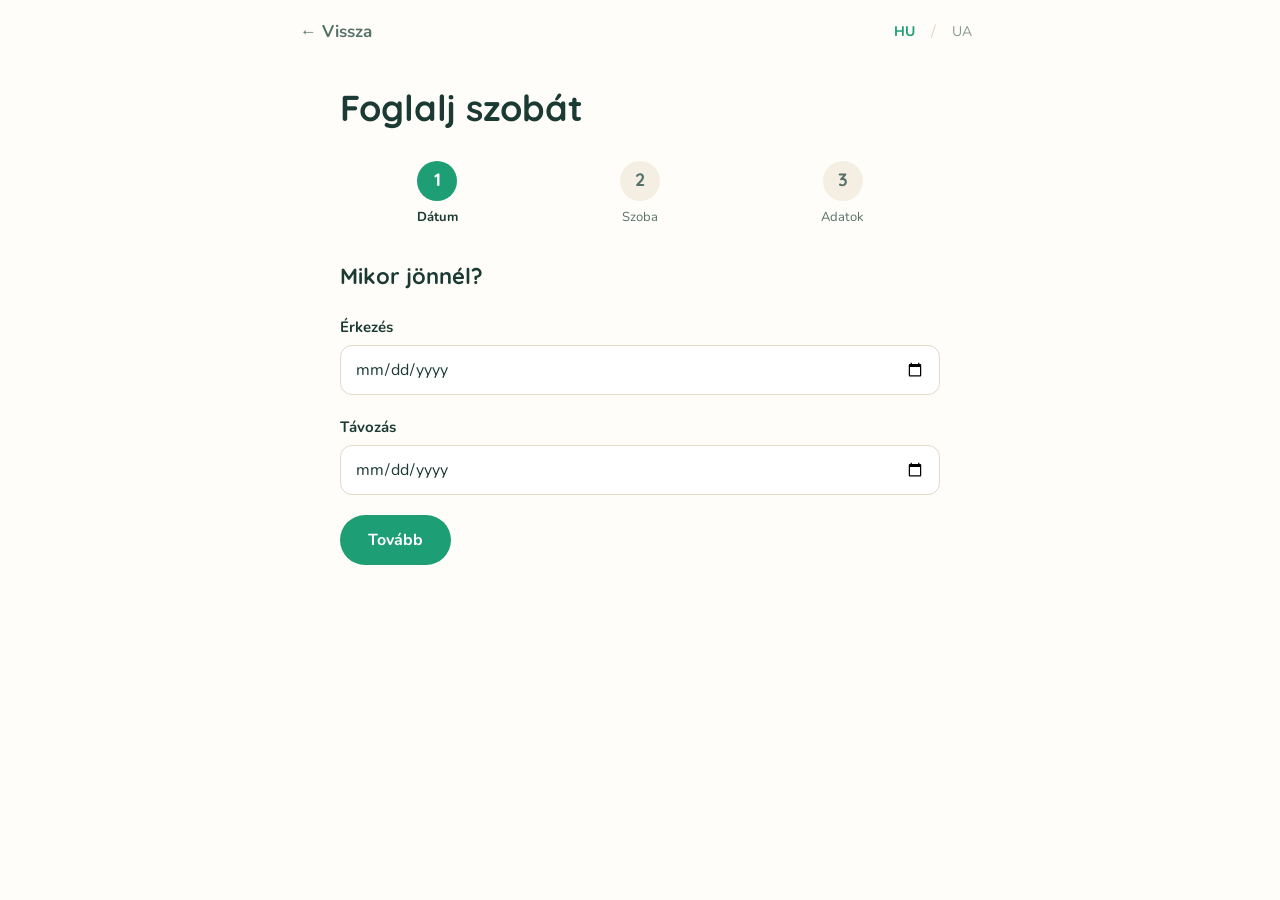
==== foglalas/index.html @ 03c16a94 "két opus 4.8 prompt" ====
<!DOCTYPE html>
<html lang="hu">
<head>
  <meta charset="utf-8">
  <meta name="viewport" content="width=device-width, initial-scale=1">
  <meta name="description" content="Foglalj szobát az Apartment Beatrice panzióban — válassz dátumot és szobát, mi visszaigazoljuk.">
  <meta name="robots" content="noindex">
  <title>Foglalás — Apartment Beatrice</title>

  <link rel="preconnect" href="https://fonts.googleapis.com">
  <link rel="preconnect" href="https://fonts.gstatic.com" crossorigin>
  <link href="https://fonts.googleapis.com/css2?family=Nunito:wght@400;700&family=Quicksand:wght@500;700&display=swap" rel="stylesheet">

  <link rel="stylesheet" href="booking.css">
</head>
<body>

  <header class="bk-header">
    <a class="bk-back" href="/" data-i18n="backHome">← Vissza</a>
    <nav class="bk-lang" aria-label="Nyelv / Мова">
      <button class="bk-lang__btn" data-lang="hu" aria-pressed="true">HU</button>
      <span aria-hidden="true">/</span>
      <button class="bk-lang__btn" data-lang="ua" aria-pressed="false">UA</button>
    </nav>
  </header>

  <main class="bk-main">
    <h1 class="bk-title" data-i18n="pageTitle">Foglalj szobát</h1>

    <!-- progress indicator -->
    <ol class="bk-steps" aria-label="Foglalási lépések">
      <li class="bk-step is-active" data-step-ind="1"><span class="bk-step__num">1</span><span class="bk-step__label" data-i18n="step1Label">Dátum</span></li>
      <li class="bk-step" data-step-ind="2"><span class="bk-step__num">2</span><span class="bk-step__label" data-i18n="step2Label">Szoba</span></li>
      <li class="bk-step" data-step-ind="3"><span class="bk-step__num">3</span><span class="bk-step__label" data-i18n="step3Label">Adatok</span></li>
    </ol>

    <!-- STEP 1 — dates -->
    <section class="bk-panel is-active" data-step="1" aria-labelledby="s1h">
      <h2 id="s1h" class="bk-panel__title" data-i18n="s1Title">Mikor jönnél?</h2>
      <div class="bk-field">
        <label for="checkIn" data-i18n="labelCheckIn">Érkezés</label>
        <input type="date" id="checkIn" required>
      </div>
      <div class="bk-field">
        <label for="checkOut" data-i18n="labelCheckOut">Távozás</label>
        <input type="date" id="checkOut" required>
      </div>
      <p class="bk-error" data-role="err1" hidden></p>
      <button type="button" class="bk-btn" data-action="to2" data-i18n="next">Tovább</button>
    </section>

    <!-- STEP 2 — room selection -->
    <section class="bk-panel" data-step="2" aria-labelledby="s2h">
      <h2 id="s2h" class="bk-panel__title" data-i18n="s2Title">Válassz szobát</h2>
      <p class="bk-note" data-role="dateSummary"></p>
      <p class="bk-error" data-role="err2" hidden></p>
      <div class="bk-rooms" data-role="rooms" aria-live="polite"></div>
      <div class="bk-nav">
        <button type="button" class="bk-btn bk-btn--ghost" data-action="back1" data-i18n="back">Vissza</button>
      </div>
    </section>

    <!-- STEP 3 — contact form -->
    <section class="bk-panel" data-step="3" aria-labelledby="s3h">
      <h2 id="s3h" class="bk-panel__title" data-i18n="s3Title">Add meg az elérhetőséged</h2>
      <p class="bk-note" data-role="bookingSummary"></p>
      <form class="bk-form" data-role="form" novalidate>
        <div class="bk-field">
          <label for="guestName" data-i18n="labelName">Név</label>
          <input type="text" id="guestName" name="guestName" autocomplete="name" required>
        </div>
        <div class="bk-field">
          <label for="guestContact" data-i18n="labelContact">Telefon vagy e-mail</label>
          <input type="text" id="guestContact" name="guestContact" autocomplete="email" required>
        </div>
        <div class="bk-field">
          <label for="guestNote" data-i18n="labelNote">Megjegyzés (nem kötelező)</label>
          <textarea id="guestNote" name="guestNote" rows="3"></textarea>
        </div>
        <!-- honeypot: hidden from humans, bots fill it -->
        <div class="bk-hp" aria-hidden="true">
          <label for="company">Company</label>
          <input type="text" id="company" name="company" tabindex="-1" autocomplete="off">
        </div>
        <p class="bk-error" data-role="err3" hidden></p>
        <div class="bk-nav">
          <button type="button" class="bk-btn bk-btn--ghost" data-action="back2" data-i18n="back">Vissza</button>
          <button type="submit" class="bk-btn" data-role="submit" data-i18n="submit">Foglalás elküldése</button>
        </div>
      </form>
    </section>

    <!-- SUCCESS -->
    <section class="bk-panel bk-success" data-step="done" aria-labelledby="doneh" role="status">
      <div class="bk-success__mark" aria-hidden="true">✓</div>
      <h2 id="doneh" class="bk-panel__title" data-i18n="doneTitle">Köszönjük!</h2>
      <p data-role="doneText"></p>
      <a class="bk-btn bk-btn--ghost" href="/" data-i18n="backHome">← Vissza a főoldalra</a>
    </section>
  </main>

  <script src="booking.js"></script>
</body>
</html>
---- foglalas/booking.css ----
/* Apartment Beatrice — booking subsystem. SECONDARY design system (design.md fork).
   Teal/cream, Quicksand/Nunito, rounded. Scoped to /foglalas + /admin only. */
:root {
  --b-ground:  #FFFDF9;
  --b-surface: #F5EFE3;
  --b-primary: #1D9E75;
  --b-primary-ink: #16805E;
  --b-ink:     #1B3A34;
  --b-ink-soft: #55716A;
  --b-line: #E2D9C8;
  --b-error: #B23A2E;
  --b-radius-card: 20px;
  --b-radius-pill: 99px;
}

* { box-sizing: border-box; }
body {
  margin: 0;
  background: var(--b-ground);
  color: var(--b-ink);
  font-family: "Nunito", sans-serif;
  font-size: 1.0625rem;
  line-height: 1.6;
}
/* Quicksand has no Cyrillic — fall to Nunito (glyph-complete HU+UA) before any system font */
h1, h2, .bk-step__num { font-family: "Quicksand", "Nunito", sans-serif; font-weight: 700; }
img { max-width: 100%; display: block; }

/* header */
.bk-header {
  display: flex; align-items: center; justify-content: space-between;
  padding: 16px 20px; max-width: 720px; margin: 0 auto;
}
.bk-back { color: var(--b-ink-soft); text-decoration: none; font-weight: 700; }
.bk-back:hover { color: var(--b-primary); }
.bk-lang { display: flex; align-items: center; gap: 8px; color: var(--b-line); }
.bk-lang__btn {
  border: none; background: none; cursor: pointer; padding: 6px 8px;
  font-family: "Nunito", sans-serif; font-size: 0.875rem; color: var(--b-ink-soft); opacity: 0.7;
}
.bk-lang__btn[aria-pressed="true"] { color: var(--b-primary); font-weight: 700; opacity: 1; }

/* main */
.bk-main { max-width: 640px; margin: 0 auto; padding: 8px 20px 64px; }
.bk-title { font-size: clamp(1.75rem, 1.4rem + 1.6vw, 2.25rem); margin: 8px 0 24px; }

/* step indicator */
.bk-steps {
  list-style: none; display: flex; gap: 8px; padding: 0; margin: 0 0 32px;
}
.bk-step { flex: 1; display: flex; flex-direction: column; align-items: center; gap: 6px; color: var(--b-ink-soft); }
.bk-step__num {
  width: 40px; height: 40px; border-radius: var(--b-radius-pill);
  display: flex; align-items: center; justify-content: center;
  background: var(--b-surface); color: var(--b-ink-soft); font-size: 1.125rem;
  border: 2px solid transparent;
}
.bk-step__label { font-size: 0.8125rem; }
.bk-step.is-active .bk-step__num { background: var(--b-primary); color: #fff; }
.bk-step.is-done .bk-step__num { background: var(--b-primary-ink); color: #fff; }
.bk-step.is-active .bk-step__label { color: var(--b-ink); font-weight: 700; }

/* panels */
.bk-panel { display: none; }
.bk-panel.is-active { display: block; }
.bk-panel__title { font-size: 1.375rem; margin: 0 0 20px; }

/* fields */
.bk-field { margin-bottom: 20px; }
.bk-field label { display: block; font-weight: 700; margin-bottom: 6px; font-size: 0.9375rem; }
.bk-field input, .bk-field textarea {
  width: 100%; padding: 12px 14px; font-family: inherit; font-size: 1rem;
  color: var(--b-ink); background: #fff;
  border: 1.5px solid var(--b-line); border-radius: 12px;
}
.bk-field input:focus-visible, .bk-field textarea:focus-visible {
  outline: none; border-color: var(--b-primary);
  box-shadow: 0 0 0 3px color-mix(in srgb, var(--b-primary) 25%, transparent);
}

/* buttons (pills) */
.bk-btn {
  font-family: "Nunito", sans-serif; font-weight: 700; font-size: 1rem;
  padding: 14px 28px; border: none; border-radius: var(--b-radius-pill);
  background: var(--b-primary); color: #fff; cursor: pointer;
  text-decoration: none; display: inline-block; text-align: center;
  transition: background-color 150ms ease, transform 100ms ease;
}
.bk-btn:hover { background: var(--b-primary-ink); }
.bk-btn:active { transform: scale(0.98); }
.bk-btn:disabled { opacity: 0.55; cursor: default; }
.bk-btn:focus-visible { outline: 3px solid var(--b-primary-ink); outline-offset: 2px; }
.bk-btn--ghost { background: transparent; color: var(--b-primary); border: 1.5px solid var(--b-primary); }
.bk-btn--ghost:hover { background: color-mix(in srgb, var(--b-primary) 10%, transparent); color: var(--b-primary-ink); }
.bk-nav { display: flex; gap: 12px; flex-wrap: wrap; margin-top: 8px; }

/* notes + errors */
.bk-note { color: var(--b-ink-soft); font-size: 0.9375rem; margin: 0 0 16px; }
.bk-error { color: var(--b-error); font-weight: 700; font-size: 0.9375rem; margin: 0 0 16px; }
.bk-error[hidden] { display: none; }

/* honeypot — visually + AT hidden, but focusable off-screen for bots */
.bk-hp { position: absolute; left: -9999px; width: 1px; height: 1px; overflow: hidden; }

/* room cards */
.bk-rooms { display: grid; gap: 16px; margin-bottom: 24px; }
@media (min-width: 560px) { .bk-rooms { grid-template-columns: 1fr 1fr; } }
.bk-room {
  border: 2px solid var(--b-line); border-radius: var(--b-radius-card);
  background: var(--b-surface); overflow: hidden; cursor: pointer;
  padding: 0; text-align: left; font-family: inherit; color: inherit;
  display: flex; flex-direction: column; transition: border-color 150ms ease, transform 100ms ease;
}
.bk-room:hover { border-color: var(--b-primary); }
.bk-room:focus-visible { outline: 3px solid var(--b-primary); outline-offset: 2px; }
.bk-room[aria-pressed="true"] { border-color: var(--b-primary); box-shadow: 0 0 0 2px var(--b-primary) inset; }
.bk-room__photo { width: 100%; aspect-ratio: 4 / 3; object-fit: cover; background: var(--b-surface); }
.bk-room__ph {
  width: 100%; aspect-ratio: 4 / 3; display: flex; align-items: center; justify-content: center;
  text-align: center; padding: 12px; font-size: 0.8125rem; color: var(--b-ink-soft);
  background: repeating-linear-gradient(45deg, #EDE4D3, #EDE4D3 10px, transparent 10px, transparent 20px);
}
.bk-room__body { padding: 14px 16px; }
.bk-room__name { font-family: "Quicksand", "Nunito", sans-serif; font-weight: 700; font-size: 1.0625rem; margin: 0 0 4px; }
.bk-room__desc { font-size: 0.875rem; color: var(--b-ink-soft); margin: 0; }

/* success */
.bk-success { text-align: center; padding-top: 24px; }
.bk-success__mark {
  width: 64px; height: 64px; margin: 0 auto 16px; border-radius: var(--b-radius-pill);
  background: var(--b-primary); color: #fff; font-size: 2rem;
  display: flex; align-items: center; justify-content: center;
}
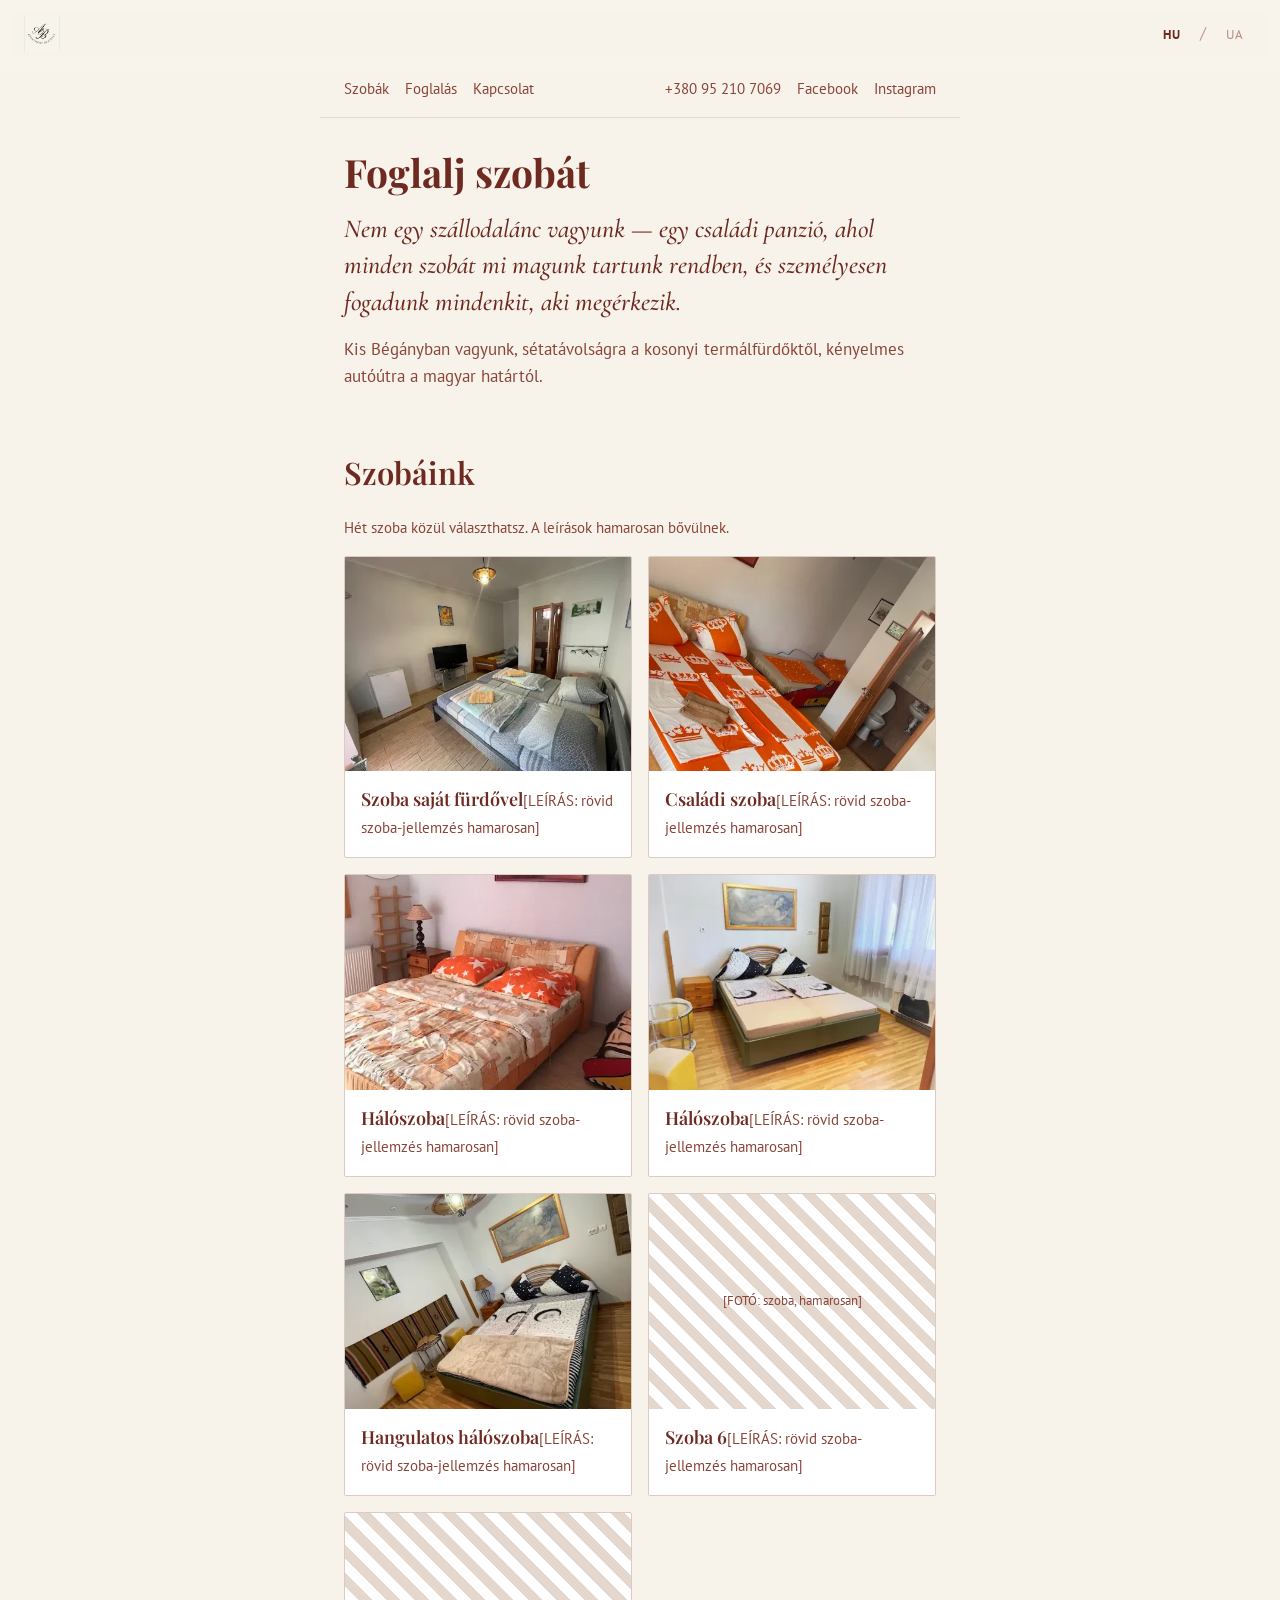
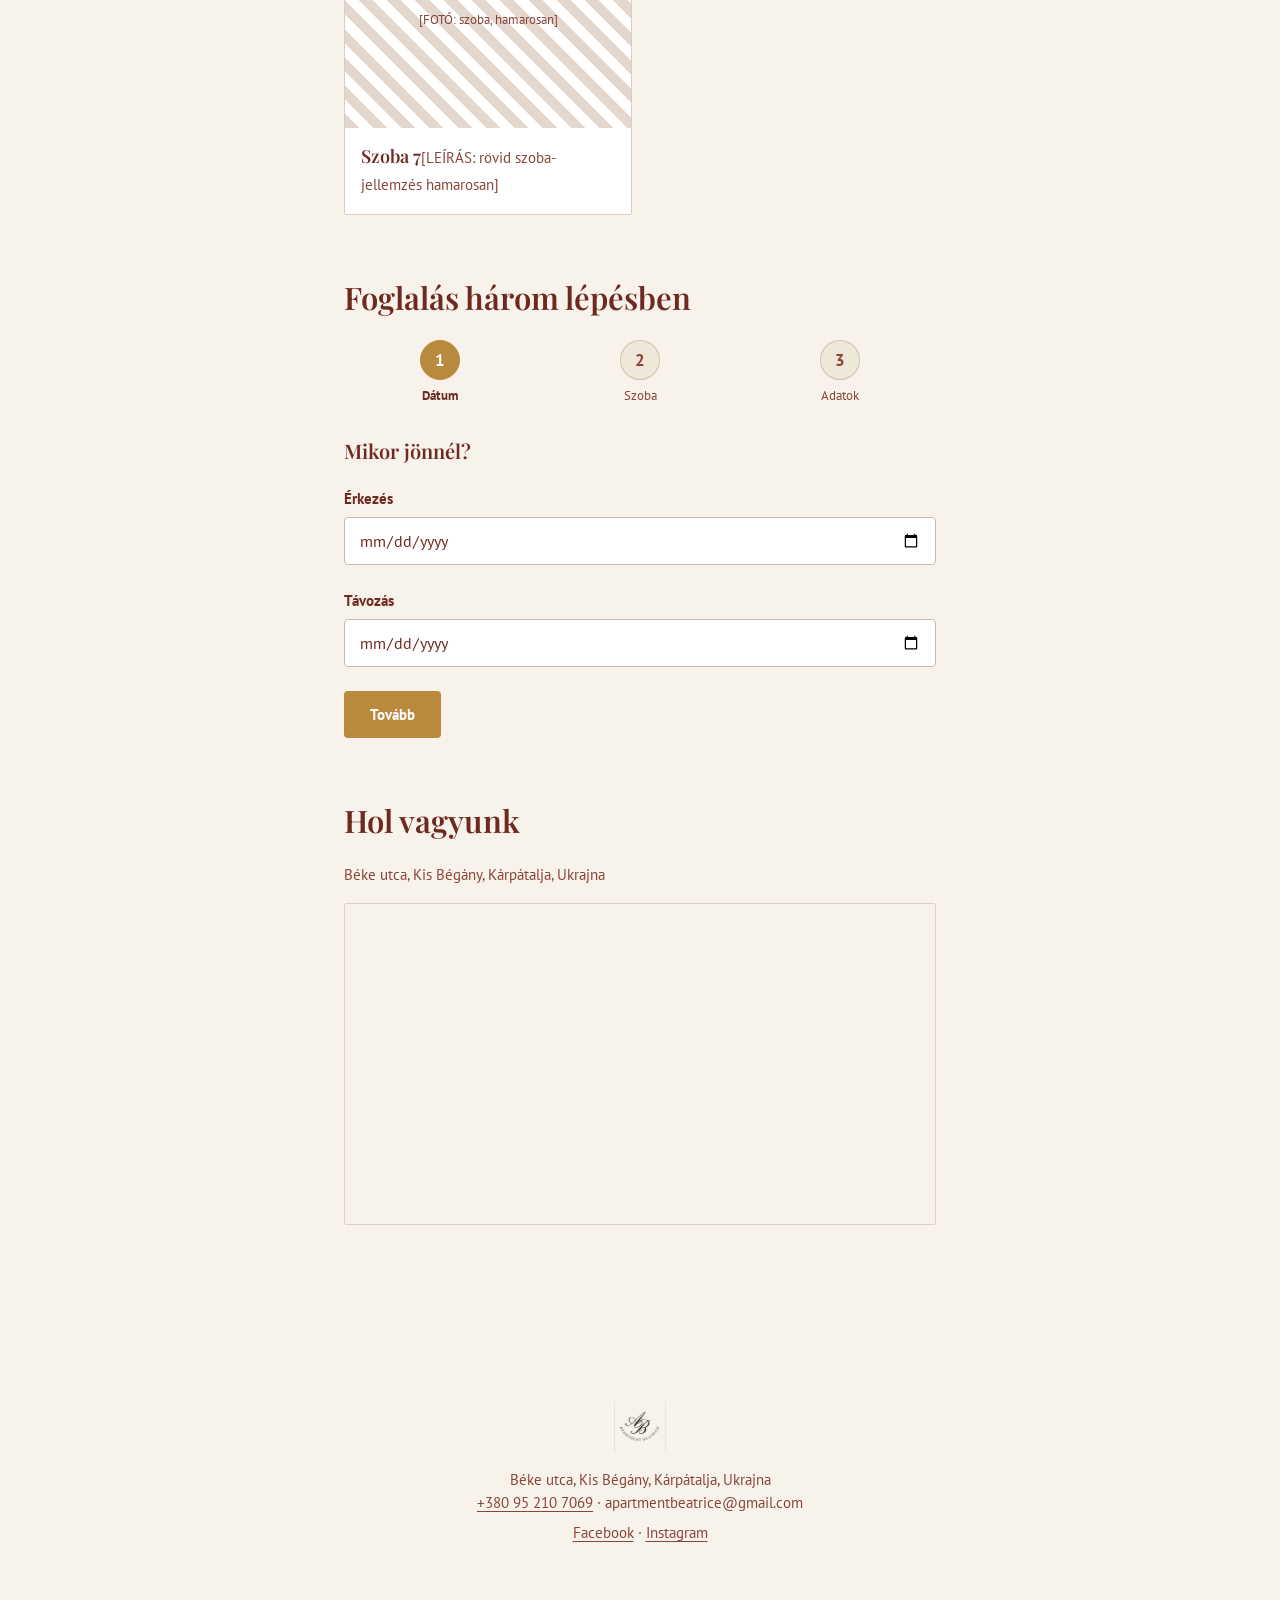
==== commit 0e987871: "booking javítások" ====
--- a/foglalas/index.html
+++ b/foglalas/index.html
@@ -9,95 +9,156 @@
 
   <link rel="preconnect" href="https://fonts.googleapis.com">
   <link rel="preconnect" href="https://fonts.gstatic.com" crossorigin>
-  <link href="https://fonts.googleapis.com/css2?family=Nunito:wght@400;700&family=Quicksand:wght@500;700&display=swap" rel="stylesheet">
+  <link href="https://fonts.googleapis.com/css2?family=Cormorant+Garamond:ital,wght@1,500;1,600&family=Playfair+Display:ital,wght@0,600;0,700;1,500&family=PT+Sans:wght@400;700&display=swap" rel="stylesheet">
 
+  <!-- base.css first: :root tokens + shared chrome (.header/.lang/.btn/.footer). booking.css layers the flow on top. -->
+  <link rel="stylesheet" href="/base.css">
   <link rel="stylesheet" href="booking.css">
 </head>
 <body>
 
-  <header class="bk-header">
-    <a class="bk-back" href="/" data-i18n="backHome">← Vissza</a>
-    <nav class="bk-lang" aria-label="Nyelv / Мова">
-      <button class="bk-lang__btn" data-lang="hu" aria-pressed="true">HU</button>
-      <span aria-hidden="true">/</span>
-      <button class="bk-lang__btn" data-lang="ua" aria-pressed="false">UA</button>
+  <!-- ===== HEADER (same chrome as the main site: logo + language toggle) ===== -->
+  <header class="header" id="top">
+    <a href="/" aria-label="Apartment Beatrice — főoldal / головна">
+      <img class="header__logo" src="/assets/logo.jpg" alt="Apartment Beatrice">
+    </a>
+    <nav class="lang" aria-label="Nyelv / Мова">
+      <button class="lang__btn" data-lang="hu" aria-pressed="true">HU</button>
+      <span class="lang__sep" aria-hidden="true">/</span>
+      <button class="lang__btn" data-lang="ua" aria-pressed="false">UA</button>
     </nav>
   </header>
 
+  <!-- in-page nav + real conversion links -->
+  <nav class="bk-subnav" aria-label="Oldal navigáció / Навігація">
+    <a href="#szobak" data-i18n="navRooms">Szobák</a>
+    <a href="#foglalas" data-i18n="navBook">Foglalás</a>
+    <a href="#kapcsolat" data-i18n="navContact">Kapcsolat</a>
+    <a class="bk-subnav__sep" href="tel:+380952107069">+380 95 210 7069</a>
+    <a href="https://facebook.com/people/Apartment-Beatrice/61577018919822" target="_blank" rel="noopener">Facebook</a>
+    <a href="https://instagram.com/apartmentbeatrice" target="_blank" rel="noopener">Instagram</a>
+  </nav>
+
   <main class="bk-main">
-    <h1 class="bk-title" data-i18n="pageTitle">Foglalj szobát</h1>
 
-    <!-- progress indicator -->
-    <ol class="bk-steps" aria-label="Foglalási lépések">
-      <li class="bk-step is-active" data-step-ind="1"><span class="bk-step__num">1</span><span class="bk-step__label" data-i18n="step1Label">Dátum</span></li>
-      <li class="bk-step" data-step-ind="2"><span class="bk-step__num">2</span><span class="bk-step__label" data-i18n="step2Label">Szoba</span></li>
-      <li class="bk-step" data-step-ind="3"><span class="bk-step__num">3</span><span class="bk-step__label" data-i18n="step3Label">Adatok</span></li>
-    </ol>
-
-    <!-- STEP 1 — dates -->
-    <section class="bk-panel is-active" data-step="1" aria-labelledby="s1h">
-      <h2 id="s1h" class="bk-panel__title" data-i18n="s1Title">Mikor jönnél?</h2>
-      <div class="bk-field">
-        <label for="checkIn" data-i18n="labelCheckIn">Érkezés</label>
-        <input type="date" id="checkIn" required>
-      </div>
-      <div class="bk-field">
-        <label for="checkOut" data-i18n="labelCheckOut">Távozás</label>
-        <input type="date" id="checkOut" required>
-      </div>
-      <p class="bk-error" data-role="err1" hidden></p>
-      <button type="button" class="bk-btn" data-action="to2" data-i18n="next">Tovább</button>
+    <!-- ===== INTRO (reused approved copy: host line + Kosonь springs proximity) ===== -->
+    <section class="bk-intro">
+      <h1 class="bk-title" data-i18n="pageTitle">Foglalj szobát</h1>
+      <p class="bk-intro__host" data-i18n="introHost"></p>
+      <p class="bk-intro__springs" data-i18n="introSprings"></p>
     </section>
 
-    <!-- STEP 2 — room selection -->
-    <section class="bk-panel" data-step="2" aria-labelledby="s2h">
-      <h2 id="s2h" class="bk-panel__title" data-i18n="s2Title">Válassz szobát</h2>
-      <p class="bk-note" data-role="dateSummary"></p>
-      <p class="bk-error" data-role="err2" hidden></p>
-      <div class="bk-rooms" data-role="rooms" aria-live="polite"></div>
-      <div class="bk-nav">
-        <button type="button" class="bk-btn bk-btn--ghost" data-action="back1" data-i18n="back">Vissza</button>
+    <!-- ===== ROOM SHOWCASE — all 7 rooms (content, not availability) ===== -->
+    <section class="bk-showcase" id="szobak" aria-labelledby="szobakh">
+      <h2 id="szobakh" class="bk-section__title" data-i18n="showcaseTitle">Szobáink</h2>
+      <p class="bk-note" data-i18n="showcaseNote"></p>
+      <div class="bk-rooms" data-role="showcase"></div>
+    </section>
+
+    <!-- ===== BOOKING FLOW (3 steps — logic + step-indicator UX kept, re-skinned) ===== -->
+    <section class="bk-flow" id="foglalas" aria-labelledby="flowh">
+      <h2 id="flowh" class="bk-section__title" data-i18n="flowTitle">Foglalás három lépésben</h2>
+
+      <!-- progress indicator -->
+      <ol class="bk-steps" aria-label="Foglalási lépések">
+        <li class="bk-step is-active" data-step-ind="1"><span class="bk-step__num">1</span><span class="bk-step__label" data-i18n="step1Label">Dátum</span></li>
+        <li class="bk-step" data-step-ind="2"><span class="bk-step__num">2</span><span class="bk-step__label" data-i18n="step2Label">Szoba</span></li>
+        <li class="bk-step" data-step-ind="3"><span class="bk-step__num">3</span><span class="bk-step__label" data-i18n="step3Label">Adatok</span></li>
+      </ol>
+
+      <!-- STEP 1 — dates -->
+      <div class="bk-panel is-active" data-step="1" aria-labelledby="s1h">
+        <h3 id="s1h" class="bk-panel__title" data-i18n="s1Title">Mikor jönnél?</h3>
+        <div class="bk-field">
+          <label for="checkIn" data-i18n="labelCheckIn">Érkezés</label>
+          <input type="date" id="checkIn" required>
+        </div>
+        <div class="bk-field">
+          <label for="checkOut" data-i18n="labelCheckOut">Távozás</label>
+          <input type="date" id="checkOut" required>
+        </div>
+        <p class="bk-error" data-role="err1" hidden></p>
+        <button type="button" class="bk-btn" data-action="to2" data-i18n="next">Tovább</button>
+      </div>
+
+      <!-- STEP 2 — room selection -->
+      <div class="bk-panel" data-step="2" aria-labelledby="s2h">
+        <h3 id="s2h" class="bk-panel__title" data-i18n="s2Title">Válassz szobát</h3>
+        <p class="bk-note" data-role="dateSummary"></p>
+        <p class="bk-error" data-role="err2" hidden></p>
+        <div class="bk-rooms" data-role="rooms" aria-live="polite"></div>
+        <div class="bk-nav">
+          <button type="button" class="bk-btn bk-btn--ghost" data-action="back1" data-i18n="back">Vissza</button>
+        </div>
+      </div>
+
+      <!-- STEP 3 — contact form -->
+      <div class="bk-panel" data-step="3" aria-labelledby="s3h">
+        <h3 id="s3h" class="bk-panel__title" data-i18n="s3Title">Add meg az elérhetőséged</h3>
+        <p class="bk-note" data-role="bookingSummary"></p>
+        <form class="bk-form" data-role="form" novalidate>
+          <div class="bk-field">
+            <label for="guestName" data-i18n="labelName">Név</label>
+            <input type="text" id="guestName" name="guestName" autocomplete="name" required>
+          </div>
+          <div class="bk-field">
+            <label for="guestContact" data-i18n="labelContact">Telefon vagy e-mail</label>
+            <input type="text" id="guestContact" name="guestContact" autocomplete="email" required>
+          </div>
+          <div class="bk-field">
+            <label for="guestNote" data-i18n="labelNote">Megjegyzés (nem kötelező)</label>
+            <textarea id="guestNote" name="guestNote" rows="3"></textarea>
+          </div>
+          <!-- honeypot: hidden from humans, bots fill it -->
+          <div class="bk-hp" aria-hidden="true">
+            <label for="company">Company</label>
+            <input type="text" id="company" name="company" tabindex="-1" autocomplete="off">
+          </div>
+          <p class="bk-error" data-role="err3" hidden></p>
+          <div class="bk-nav">
+            <button type="button" class="bk-btn bk-btn--ghost" data-action="back2" data-i18n="back">Vissza</button>
+            <button type="submit" class="bk-btn" data-role="submit" data-i18n="submit">Foglalás elküldése</button>
+          </div>
+        </form>
+      </div>
+
+      <!-- SUCCESS -->
+      <div class="bk-panel bk-success" data-step="done" aria-labelledby="doneh" role="status">
+        <div class="bk-success__mark" aria-hidden="true">✓</div>
+        <h3 id="doneh" class="bk-panel__title" data-i18n="doneTitle">Köszönjük!</h3>
+        <p data-role="doneText"></p>
+        <a class="bk-btn bk-btn--ghost" href="/" data-i18n="backHome">← Vissza a főoldalra</a>
       </div>
     </section>
 
-    <!-- STEP 3 — contact form -->
-    <section class="bk-panel" data-step="3" aria-labelledby="s3h">
-      <h2 id="s3h" class="bk-panel__title" data-i18n="s3Title">Add meg az elérhetőséged</h2>
-      <p class="bk-note" data-role="bookingSummary"></p>
-      <form class="bk-form" data-role="form" novalidate>
-        <div class="bk-field">
-          <label for="guestName" data-i18n="labelName">Név</label>
-          <input type="text" id="guestName" name="guestName" autocomplete="name" required>
-        </div>
-        <div class="bk-field">
-          <label for="guestContact" data-i18n="labelContact">Telefon vagy e-mail</label>
-          <input type="text" id="guestContact" name="guestContact" autocomplete="email" required>
-        </div>
-        <div class="bk-field">
-          <label for="guestNote" data-i18n="labelNote">Megjegyzés (nem kötelező)</label>
-          <textarea id="guestNote" name="guestNote" rows="3"></textarea>
-        </div>
-        <!-- honeypot: hidden from humans, bots fill it -->
-        <div class="bk-hp" aria-hidden="true">
-          <label for="company">Company</label>
-          <input type="text" id="company" name="company" tabindex="-1" autocomplete="off">
-        </div>
-        <p class="bk-error" data-role="err3" hidden></p>
-        <div class="bk-nav">
-          <button type="button" class="bk-btn bk-btn--ghost" data-action="back2" data-i18n="back">Vissza</button>
-          <button type="submit" class="bk-btn" data-role="submit" data-i18n="submit">Foglalás elküldése</button>
-        </div>
-      </form>
+    <!-- ===== LOCATION / MAP ===== -->
+    <section class="bk-map-sec" id="terkep" aria-labelledby="terkeph">
+      <h2 id="terkeph" class="bk-section__title" data-i18n="mapTitle">Hol vagyunk</h2>
+      <p class="bk-note" data-i18n="napAddress"></p>
+      <div class="bk-map">
+        <iframe
+          title="Apartment Beatrice — Google Maps"
+          src="https://www.google.com/maps?q=Apartment%20Beatrice%2C%20B%C3%A9ke%20utca%2C%20Kis%20B%C3%A9g%C3%A1ny%2C%20Zakarpattia%20Oblast%2C%20Ukraine&output=embed"
+          width="100%" height="320" style="border:0" loading="lazy"
+          referrerpolicy="no-referrer-when-downgrade" allowfullscreen></iframe>
+      </div>
     </section>
 
-    <!-- SUCCESS -->
-    <section class="bk-panel bk-success" data-step="done" aria-labelledby="doneh" role="status">
-      <div class="bk-success__mark" aria-hidden="true">✓</div>
-      <h2 id="doneh" class="bk-panel__title" data-i18n="doneTitle">Köszönjük!</h2>
-      <p data-role="doneText"></p>
-      <a class="bk-btn bk-btn--ghost" href="/" data-i18n="backHome">← Vissza a főoldalra</a>
-    </section>
   </main>
+
+  <!-- ===== FOOTER / CONTACT ===== -->
+  <footer class="footer" id="kapcsolat">
+    <img class="footer__logo" src="/assets/logo.jpg" alt="Apartment Beatrice">
+    <div class="meta">
+      <div data-i18n="napAddress"></div>
+      <div><a href="tel:+380952107069">+380 95 210 7069</a> · apartmentbeatrice@gmail.com</div>
+      <div style="margin-top:8px">
+        <a href="https://facebook.com/people/Apartment-Beatrice/61577018919822" target="_blank" rel="noopener">Facebook</a>
+        <span aria-hidden="true"> · </span>
+        <a href="https://instagram.com/apartmentbeatrice" target="_blank" rel="noopener">Instagram</a>
+      </div>
+    </div>
+  </footer>
 
   <script src="booking.js"></script>
 </body>
--- a/base.css
+++ b/base.css
@@ -0,0 +1,388 @@
+:root {
+  /* color — 60/30/10 */
+  --c-ground: #F7F3EA;      /* 60 — warm ivory base */
+  --c-ground-alt: #EFE7D8;  /* ivory shade for section banding */
+  --c-ink: #6E2A20;         /* 30 — deep wine-oxblood, refined from #863B2E */
+  --c-ink-soft: #8A4438;    /* body text on ivory where full ink is too heavy */
+  --c-accent: #B98A3E;      /* 10 — muted brass/ochre, CTA-only, never decorative */
+  --c-accent-hover: #A47730;
+  --c-white: #FFFFFF;
+
+  /* spacing (8px base) */
+  --sp-1: 8px;
+  --sp-2: 16px;
+  --sp-3: 24px;
+  --sp-4: 32px;
+  --sp-6: 48px;
+  --sp-8: 64px;
+  --sp-12: 96px;
+
+  /* radius */
+  --r-sm: 2px;
+  --r-md: 4px;
+
+  /* shadow — flat editorial, no drop-shadow soup */
+  --shadow-card: 0 1px 3px rgba(110, 42, 32, 0.12);
+}
+
+/* ---- reset / base ---- */
+* { box-sizing: border-box; }
+html { -webkit-text-size-adjust: 100%; }
+@media (prefers-reduced-motion: no-preference) {
+  html { scroll-behavior: smooth; }
+}
+body {
+  margin: 0;
+  background: var(--c-ground);
+  color: var(--c-ink);
+  font-family: "PT Sans", sans-serif;
+  font-size: 1.0625rem; /* 17px — doctrine body 17–18px */
+  line-height: 1.6;
+  overflow-x: hidden;
+}
+::selection { background: var(--c-ink); color: var(--c-ground); }
+img { max-width: 100%; display: block; }
+a { color: inherit; }
+
+h1, h2, h3, .host__note, .host__signoff {
+  font-family: "Playfair Display", serif;
+  line-height: 1.15;
+  margin: 0;
+}
+/* modular scale 1.25: 20→25→31→39px, clamp() for smooth desktop bump */
+h1 { font-size: clamp(1.9375rem, 1.5rem + 2vw, 2.4375rem); font-weight: 700; } /* 31→39 */
+h2 { font-size: clamp(1.5625rem, 1.3rem + 1.1vw, 1.9375rem); font-weight: 600; line-height: 1.2; } /* 25→31 */
+h3 { font-size: 1.25rem; font-weight: 600; line-height: 1.2; } /* 20 */
+
+.wrap {
+  max-width: 640px;
+  margin: 0 auto;
+  padding-left: var(--sp-3);
+  padding-right: var(--sp-3);
+}
+
+/* section banding (no borders) */
+.band { padding: var(--sp-12) 0; }
+.band--alt { background: var(--c-ground-alt); }
+.band--ink { background: var(--c-ink); color: var(--c-ground); }
+
+.eyebrow {
+  font-size: 0.8125rem;
+  letter-spacing: 0.16em;
+  text-transform: uppercase;
+  color: var(--c-ink-soft);
+}
+.meta { font-size: 0.9375rem; line-height: 1.5; color: var(--c-ink-soft); } /* 15px */
+p { margin: 0 0 var(--sp-2); }
+
+/* ---- header ---- */
+.header {
+  position: sticky;
+  top: 0;
+  z-index: 40;
+  display: flex;
+  align-items: center;
+  justify-content: space-between;
+  padding: var(--sp-2) var(--sp-3);
+  background: color-mix(in srgb, var(--c-ground) 92%, transparent);
+  backdrop-filter: blur(6px);
+}
+.header__logo, .hero__mark, .footer__logo { aspect-ratio: 960 / 957; }
+.header__logo { height: 36px; width: auto; mix-blend-mode: multiply; }
+
+/* ---- language toggle ---- */
+.lang { display: flex; align-items: center; gap: var(--sp-1); }
+.lang__btn {
+  font-family: "PT Sans", sans-serif;
+  font-size: 0.8125rem;
+  letter-spacing: 0.06em;
+  padding: 6px 12px;
+  border: none;
+  background: none;
+  color: var(--c-ink-soft);
+  opacity: 0.6;
+  cursor: pointer;
+}
+.lang__btn[aria-pressed="true"] { color: var(--c-ink); font-weight: 700; opacity: 1; }
+.lang__sep { color: var(--c-ink-soft); opacity: 0.5; }
+
+/* ---- hero ---- */
+.hero { padding: var(--sp-8) 0; }
+/* mobile: reproduce the old .wrap constraint on each child (stacked, centered) */
+.hero__text { max-width: 640px; margin: 0 auto; padding: 0 var(--sp-3); text-align: center; }
+.hero__figure { max-width: 640px; margin: var(--sp-3) auto 0; padding: 0 var(--sp-3); }
+.hero__mark { width: min(260px, 62vw); height: auto; margin: var(--sp-3) auto var(--sp-2); mix-blend-mode: multiply; }
+.hero__tagline {
+  font-family: "Playfair Display", serif;
+  font-style: italic;
+  font-weight: 500; /* loaded italic cut is 500-only; h1 default 700 would synth-bold it */
+  font-size: clamp(1.9375rem, 1.5rem + 2vw, 2.4375rem); /* 31→39, matches h1 scale */
+  line-height: 1.2;
+  margin: var(--sp-2) 0;
+}
+.hero__sub { color: var(--c-ink-soft); font-size: 1.25rem; } /* 20px */
+.hero__price { margin-top: var(--sp-2); }
+
+/* swash divider (extracted from logo calligraphy) */
+.swash { display: block; width: 150px; height: auto; margin: var(--sp-2) auto; }
+.swash path { stroke: var(--c-accent); }
+.swash--flip { transform: scaleY(-1); }
+
+/* ---- CTA (accent-only) ---- */
+.cta-row { display: flex; flex-wrap: wrap; gap: var(--sp-2); justify-content: center; margin-top: var(--sp-3); }
+.btn {
+  font-family: "PT Sans", sans-serif;
+  font-weight: 700;
+  font-size: 0.9375rem;
+  padding: 14px 26px;
+  border-radius: var(--r-md);
+  text-decoration: none;
+  display: inline-block;
+  transition: transform 100ms ease, opacity 100ms ease, background-color 150ms ease;
+}
+.btn:active { transform: scale(0.97); }
+.btn--primary { background: var(--c-accent); color: var(--c-white); }
+.btn--primary:hover { background: var(--c-accent-hover); }
+.btn--ghost { border: 1px solid var(--c-ink); color: var(--c-ink); }
+.band--ink .btn--ghost { border-color: var(--c-ground); color: var(--c-ground); }
+
+/* ---- host welcome (imperfection) ---- */
+.host { display: flex; justify-content: flex-end; }
+.host__inner { max-width: 480px; text-align: left; }
+.host__note {
+  font-family: "Cormorant Garamond", "Playfair Display", serif;
+  font-style: italic;
+  font-weight: 500;
+  font-size: clamp(1.625rem, 1.4rem + 1vw, 1.9375rem); /* up to 31 on desktop */
+  line-height: 1.4;
+  margin-bottom: var(--sp-3);
+}
+.host__signoff { font-style: italic; font-size: 1.0625rem; color: color-mix(in srgb, var(--c-ground) 78%, var(--c-ink)); }
+
+/* ---- rooms ---- */
+.section-head { text-align: center; margin-bottom: var(--sp-6); }
+.room { margin-bottom: var(--sp-6); }
+.room:last-child { margin-bottom: 0; }
+.room h3 { margin-bottom: var(--sp-1); }
+.room__copy { color: var(--c-ink-soft); }
+
+/* ---- labelled placeholders (until real photography lands) ---- */
+.ph {
+  background: repeating-linear-gradient(45deg,
+    color-mix(in srgb, var(--c-ink) 14%, var(--c-ground)),
+    color-mix(in srgb, var(--c-ink) 14%, var(--c-ground)) 10px,
+    transparent 10px, transparent 20px);
+  border: 1px solid color-mix(in srgb, var(--c-ink) 22%, var(--c-ground));
+  border-radius: var(--r-sm);
+  display: flex;
+  align-items: center;
+  justify-content: center;
+  text-align: center;
+  padding: var(--sp-2);
+  margin-top: var(--sp-2);
+}
+.ph--43 { aspect-ratio: 4 / 3; }
+.ph--11 { aspect-ratio: 1 / 1; }
+.ph__label {
+  font-family: "PT Sans", monospace;
+  font-size: 0.75rem;
+  color: var(--c-ink-soft);
+  background: var(--c-ground);
+  padding: 4px 8px;
+}
+.band--alt .ph__label { background: var(--c-ground-alt); }
+
+/* ---- real photos: CSS aspect-ratio reserves space => no CLS ---- */
+.feature__figure { margin: var(--sp-3) 0 0; }
+.hero__photo, .feature__photo, .room__photo, .map__photo {
+  width: 100%; height: auto; display: block;
+  object-fit: cover; border-radius: var(--r-sm);
+}
+.hero__photo { aspect-ratio: 3 / 2; margin-top: var(--sp-3); }
+.feature__photo { aspect-ratio: 3 / 2; }
+.room__photo { aspect-ratio: 4 / 3; margin-top: var(--sp-2); }
+.map__photo { aspect-ratio: 1 / 1; margin: var(--sp-3) 0; }
+.feature__cap { margin-top: var(--sp-1); }
+.feature__cap, .gallery__cap { font-family: "PT Sans", sans-serif; font-size: 0.9375rem; color: var(--c-ink-soft); } /* 15px */
+
+.gallery { display: grid; grid-template-columns: 1fr 1fr; gap: var(--sp-2); margin-top: var(--sp-3); }
+.gallery__item { margin: 0; }
+.gallery__item--wide { grid-column: span 2; }
+.gallery__item img {
+  width: 100%; height: auto; display: block;
+  aspect-ratio: 4 / 3; object-fit: cover; border-radius: var(--r-sm);
+}
+.gallery__cap { margin-top: var(--sp-1); }
+
+/* ---- location ---- */
+.nap { font-size: 1rem; line-height: 1.8; margin: var(--sp-3) 0; } /* 16px */
+
+/* ---- booking strip ---- */
+.booking { text-align: center; }
+.booking h2 { font-style: italic; font-weight: 500; margin-bottom: var(--sp-1); }
+.booking .meta { color: color-mix(in srgb, var(--c-ground) 78%, var(--c-ink)); margin-bottom: var(--sp-4); }
+
+/* ---- footer ---- */
+.footer { text-align: center; padding: var(--sp-6) var(--sp-3) calc(var(--sp-8) + 64px); }
+.footer__logo { height: 52px; width: auto; mix-blend-mode: multiply; margin: 0 auto var(--sp-2); }
+.footer a { text-decoration: underline; text-underline-offset: 3px; }
+
+/* ---- sticky mobile conversion bar ---- */
+.stickybar {
+  position: fixed;
+  left: 0; right: 0; bottom: 0;
+  z-index: 50;
+  display: flex;
+  gap: var(--sp-1);
+  padding: var(--sp-1) var(--sp-2) calc(var(--sp-1) + env(safe-area-inset-bottom, 0px));
+  background: color-mix(in srgb, var(--c-ground) 94%, transparent);
+  backdrop-filter: blur(6px);
+  border-top: 1px solid color-mix(in srgb, var(--c-ink) 15%, var(--c-ground));
+}
+.stickybar .btn { flex: 1; text-align: center; padding: 12px 8px; }
+
+/* ---- scroll to top ---- */
+.totop {
+  position: fixed;
+  right: var(--sp-2);
+  bottom: calc(64px + var(--sp-2) + env(safe-area-inset-bottom, 0px)); /* clears .stickybar height */
+  z-index: 45;
+  width: 48px;
+  height: 48px;
+  border: 1px solid color-mix(in srgb, var(--c-ink) 20%, var(--c-ground));
+  border-radius: 50%;
+  background: var(--c-ground);
+  color: var(--c-ink);
+  display: flex;
+  align-items: center;
+  justify-content: center;
+  cursor: pointer;
+  box-shadow: var(--shadow-card);
+  opacity: 0;
+  visibility: hidden;
+  pointer-events: none;
+}
+.totop.is-visible { opacity: 1; visibility: visible; pointer-events: auto; }
+@media (prefers-reduced-motion: no-preference) {
+  .totop { transition: opacity 200ms ease-out; }
+}
+
+@media (min-width: 720px) {
+  .totop { bottom: var(--sp-3); }
+}
+
+/* ---- motion: section-head reveal only (respect reduced-motion) ---- */
+.reveal { opacity: 0; transform: translateY(16px); transition: opacity 200ms ease-out, transform 200ms ease-out; }
+.reveal.is-in { opacity: 1; transform: none; }
+@media (prefers-reduced-motion: reduce) {
+  .reveal { opacity: 1; transform: none; transition: none; }
+}
+
+/* ---- desktop: hide mobile sticky bar (booking strip covers it) ---- */
+@media (min-width: 720px) {
+  .stickybar { display: none; }
+  .footer { padding-bottom: var(--sp-8); }
+}
+
+/* ===== desktop ≥900: asymmetric hero + feature breakout, wide gallery ===== */
+@media (min-width: 900px) {
+  /* hero → two-column, photo breaks out and bleeds to the right viewport edge */
+  .hero {
+    display: grid;
+    grid-template-columns: minmax(0, 1fr) min(800px, 46vw);
+    align-items: center;
+    gap: var(--sp-8);
+    padding: var(--sp-12) 0;
+    padding-left: max(var(--sp-6), calc((100vw - 1200px) / 2 + var(--sp-3)));
+  }
+  .hero__text { text-align: left; max-width: 520px; margin: 0; padding: 0; }
+  .hero__mark { margin: 0 0 var(--sp-2); }
+  .hero .swash { margin-left: 0; margin-right: auto; }
+  .hero__text .cta-row { justify-content: flex-start; }
+  .hero__figure { max-width: none; margin: 0; padding: 0; }
+  .hero__photo {
+    aspect-ratio: 4 / 3;
+    max-height: 78vh;
+    border: 1px solid color-mix(in srgb, var(--c-ink) 15%, transparent);
+  }
+
+  /* feature/terrace: break out of wrap, anchor to left edge, asymmetric right margin (DDR K9) */
+  .feature .wrap { max-width: none; margin: 0; padding: 0; }
+  .feature__figure { width: min(820px, 68vw); margin: 0; }
+  .feature__photo {
+    aspect-ratio: 3 / 2;
+    border: 1px solid color-mix(in srgb, var(--c-ink) 15%, transparent);
+  }
+  .feature__cap { padding-left: var(--sp-3); }
+
+  /* gallery: own wider container + 3-column grid */
+  .gallery-wrap { max-width: 1100px; }
+  .gallery { grid-template-columns: repeat(3, 1fr); gap: var(--sp-3); }
+  .gallery__item--wide { grid-column: span 2; }
+}
+
+/* ===== gallery button + hover (accent hairline + caption underline, no scale) ===== */
+.gallery__btn {
+  display: block; width: 100%; padding: 0; margin: 0;
+  border: 0; background: none; cursor: pointer;
+  border-radius: var(--r-sm);
+}
+.gallery__btn img { border: 1px solid transparent; } /* baseline: no layout shift on hover */
+@media (prefers-reduced-motion: no-preference) {
+  .gallery__btn img { transition: border-color 150ms ease; }
+}
+@media (hover: hover) {
+  .gallery__btn:hover img { border-color: var(--c-accent); }
+  .gallery__item:hover .gallery__cap { text-decoration: underline; text-underline-offset: 2px; }
+}
+.gallery__btn:focus-visible img { border-color: var(--c-accent); outline: none; }
+.gallery__btn:focus-visible + .gallery__cap { text-decoration: underline; text-underline-offset: 2px; }
+
+/* ===== lightbox (native <dialog>) ===== */
+.lightbox {
+  border: none; padding: 0; margin: auto;
+  width: min(1100px, 92vw); max-width: 92vw; max-height: 100vh;
+  background: transparent; color: var(--c-ground); overflow: visible;
+}
+.lightbox::backdrop { background: rgba(30, 12, 8, 0.88); }
+.lightbox__figure { margin: 0; }
+.lightbox__img {
+  display: block; width: 100%; height: auto; max-height: 82vh;
+  object-fit: contain; margin: 0 auto; background: var(--c-ink);
+  border-radius: var(--r-sm);
+}
+.lightbox__cap {
+  text-align: center; padding: var(--sp-2) var(--sp-2) 0;
+  font-family: "PT Sans", sans-serif; font-size: 0.9375rem; color: var(--c-ground);
+}
+.lightbox__close, .lightbox__nav {
+  position: fixed; z-index: 1;
+  width: 48px; height: 48px; border: none; border-radius: 50%; cursor: pointer;
+  background: color-mix(in srgb, var(--c-ink) 72%, transparent);
+  color: var(--c-ground);
+  display: flex; align-items: center; justify-content: center;
+}
+.lightbox__close { top: var(--sp-3); right: var(--sp-3); }
+.lightbox__prev { left: var(--sp-2); top: 50%; transform: translateY(-50%); }
+.lightbox__next { right: var(--sp-2); top: 50%; transform: translateY(-50%); }
+html.lb-open, body.lb-open { overflow: hidden; } /* scroll-lock only while open */
+@media (prefers-reduced-motion: no-preference) {
+  .lightbox[open] { animation: lb-fade 200ms ease; }
+  @keyframes lb-fade { from { opacity: 0; } to { opacity: 1; } }
+}
+
+/* ===== hero entrance: pure CSS, auto-plays on load; reduced-motion => no animation, stays visible ===== */
+@media (prefers-reduced-motion: no-preference) {
+  .hero__text { animation: hero-enter 700ms ease both; }
+  @keyframes hero-enter {
+    from { opacity: 0; transform: translateY(4px); }
+    to   { opacity: 1; transform: none; }
+  }
+}
+
+/* ===== header scroll border ===== */
+.header { border-bottom: 1px solid transparent; }
+.header.is-scrolled { border-bottom-color: color-mix(in srgb, var(--c-ink) 12%, transparent); }
+@media (prefers-reduced-motion: no-preference) {
+  .header { transition: border-color 200ms ease; }
+}
--- a/foglalas/booking.css
+++ b/foglalas/booking.css
@@ -1,133 +1,136 @@
-/* Apartment Beatrice — booking subsystem. SECONDARY design system (design.md fork).
-   Teal/cream, Quicksand/Nunito, rounded. Scoped to /foglalas + /admin only. */
-:root {
-  --b-ground:  #FFFDF9;
-  --b-surface: #F5EFE3;
-  --b-primary: #1D9E75;
-  --b-primary-ink: #16805E;
-  --b-ink:     #1B3A34;
-  --b-ink-soft: #55716A;
-  --b-line: #E2D9C8;
-  --b-error: #B23A2E;
-  --b-radius-card: 20px;
-  --b-radius-pill: 99px;
+/* Apartment Beatrice — booking subsystem. SAME token set as the main site (no fork).
+   Tokens + shared chrome (.header/.lang/.btn/.footer) come from base.css, loaded first.
+   This file styles ONLY the booking-flow-specific classes, on the main tokens. */
+
+/* in-page subnav (anchors + real conversion links) */
+.bk-subnav {
+  display: flex; flex-wrap: wrap; align-items: center;
+  gap: var(--sp-2);
+  max-width: 640px; margin: 0 auto;
+  padding: var(--sp-1) var(--sp-3) var(--sp-2);
+  font-family: "PT Sans", sans-serif; font-size: 0.9375rem;
+  border-bottom: 1px solid color-mix(in srgb, var(--c-ink) 12%, transparent);
 }
+.bk-subnav a { color: var(--c-ink-soft); text-decoration: none; }
+.bk-subnav a:hover { color: var(--c-ink); text-decoration: underline; text-underline-offset: 3px; }
+.bk-subnav__sep { margin-left: auto; }
 
-* { box-sizing: border-box; }
-body {
-  margin: 0;
-  background: var(--b-ground);
-  color: var(--b-ink);
-  font-family: "Nunito", sans-serif;
-  font-size: 1.0625rem;
-  line-height: 1.6;
+/* main column */
+.bk-main { max-width: 640px; margin: 0 auto; padding: var(--sp-4) var(--sp-3) var(--sp-8); }
+.bk-title { margin: 0 0 var(--sp-2); }
+.bk-section__title { margin: 0 0 var(--sp-3); }
+
+/* intro (reused approved copy) */
+.bk-intro { margin-bottom: var(--sp-8); }
+.bk-intro__host {
+  font-family: "Cormorant Garamond", "Playfair Display", serif;
+  font-style: italic; font-weight: 500;
+  font-size: clamp(1.375rem, 1.2rem + 0.8vw, 1.625rem);
+  line-height: 1.4; color: var(--c-ink);
 }
-/* Quicksand has no Cyrillic — fall to Nunito (glyph-complete HU+UA) before any system font */
-h1, h2, .bk-step__num { font-family: "Quicksand", "Nunito", sans-serif; font-weight: 700; }
-img { max-width: 100%; display: block; }
+.bk-intro__springs { color: var(--c-ink-soft); }
 
-/* header */
-.bk-header {
-  display: flex; align-items: center; justify-content: space-between;
-  padding: 16px 20px; max-width: 720px; margin: 0 auto;
-}
-.bk-back { color: var(--b-ink-soft); text-decoration: none; font-weight: 700; }
-.bk-back:hover { color: var(--b-primary); }
-.bk-lang { display: flex; align-items: center; gap: 8px; color: var(--b-line); }
-.bk-lang__btn {
-  border: none; background: none; cursor: pointer; padding: 6px 8px;
-  font-family: "Nunito", sans-serif; font-size: 0.875rem; color: var(--b-ink-soft); opacity: 0.7;
-}
-.bk-lang__btn[aria-pressed="true"] { color: var(--b-primary); font-weight: 700; opacity: 1; }
+/* section spacing */
+.bk-showcase, .bk-flow, .bk-map-sec { margin-bottom: var(--sp-8); }
+/* anchor targets clear the sticky .header (B6) */
+#szobak, #foglalas, #kapcsolat, #terkep { scroll-margin-top: 80px; }
 
-/* main */
-.bk-main { max-width: 640px; margin: 0 auto; padding: 8px 20px 64px; }
-.bk-title { font-size: clamp(1.75rem, 1.4rem + 1.6vw, 2.25rem); margin: 8px 0 24px; }
-
-/* step indicator */
-.bk-steps {
-  list-style: none; display: flex; gap: 8px; padding: 0; margin: 0 0 32px;
-}
-.bk-step { flex: 1; display: flex; flex-direction: column; align-items: center; gap: 6px; color: var(--b-ink-soft); }
+/* step indicator (kept UX; re-skinned to brass accent) */
+.bk-steps { list-style: none; display: flex; gap: var(--sp-1); padding: 0; margin: 0 0 var(--sp-4); }
+.bk-step { flex: 1; display: flex; flex-direction: column; align-items: center; gap: 6px; color: var(--c-ink-soft); }
 .bk-step__num {
-  width: 40px; height: 40px; border-radius: var(--b-radius-pill);
+  width: 40px; height: 40px; border-radius: 50%;
   display: flex; align-items: center; justify-content: center;
-  background: var(--b-surface); color: var(--b-ink-soft); font-size: 1.125rem;
-  border: 2px solid transparent;
+  font-family: "PT Sans", sans-serif; font-size: 1.0625rem; font-weight: 700;
+  background: var(--c-ground-alt); color: var(--c-ink-soft);
+  border: 1px solid color-mix(in srgb, var(--c-ink) 20%, transparent);
 }
 .bk-step__label { font-size: 0.8125rem; }
-.bk-step.is-active .bk-step__num { background: var(--b-primary); color: #fff; }
-.bk-step.is-done .bk-step__num { background: var(--b-primary-ink); color: #fff; }
-.bk-step.is-active .bk-step__label { color: var(--b-ink); font-weight: 700; }
+.bk-step.is-active .bk-step__num { background: var(--c-accent); color: var(--c-white); border-color: var(--c-accent); }
+.bk-step.is-done .bk-step__num { background: var(--c-accent-hover); color: var(--c-white); border-color: var(--c-accent-hover); }
+.bk-step.is-active .bk-step__label { color: var(--c-ink); font-weight: 700; }
 
 /* panels */
 .bk-panel { display: none; }
 .bk-panel.is-active { display: block; }
-.bk-panel__title { font-size: 1.375rem; margin: 0 0 20px; }
+.bk-panel__title { margin: 0 0 var(--sp-3); }
 
 /* fields */
-.bk-field { margin-bottom: 20px; }
+.bk-field { margin-bottom: var(--sp-3); }
 .bk-field label { display: block; font-weight: 700; margin-bottom: 6px; font-size: 0.9375rem; }
 .bk-field input, .bk-field textarea {
   width: 100%; padding: 12px 14px; font-family: inherit; font-size: 1rem;
-  color: var(--b-ink); background: #fff;
-  border: 1.5px solid var(--b-line); border-radius: 12px;
+  color: var(--c-ink); background: var(--c-white);
+  border: 1px solid color-mix(in srgb, var(--c-ink) 30%, var(--c-ground));
+  border-radius: var(--r-md);
 }
 .bk-field input:focus-visible, .bk-field textarea:focus-visible {
-  outline: none; border-color: var(--b-primary);
-  box-shadow: 0 0 0 3px color-mix(in srgb, var(--b-primary) 25%, transparent);
+  outline: none; border-color: var(--c-accent);
+  box-shadow: 0 0 0 3px color-mix(in srgb, var(--c-accent) 30%, transparent);
 }
 
-/* buttons (pills) */
+/* buttons — mirror main-site .btn (accent primary, ink ghost, 4px radius) */
 .bk-btn {
-  font-family: "Nunito", sans-serif; font-weight: 700; font-size: 1rem;
-  padding: 14px 28px; border: none; border-radius: var(--b-radius-pill);
-  background: var(--b-primary); color: #fff; cursor: pointer;
+  font-family: "PT Sans", sans-serif; font-weight: 700; font-size: 0.9375rem;
+  padding: 14px 26px; border: none; border-radius: var(--r-md);
+  background: var(--c-accent); color: var(--c-white); cursor: pointer;
   text-decoration: none; display: inline-block; text-align: center;
   transition: background-color 150ms ease, transform 100ms ease;
 }
-.bk-btn:hover { background: var(--b-primary-ink); }
-.bk-btn:active { transform: scale(0.98); }
+.bk-btn:hover { background: var(--c-accent-hover); }
+.bk-btn:active { transform: scale(0.97); }
 .bk-btn:disabled { opacity: 0.55; cursor: default; }
-.bk-btn:focus-visible { outline: 3px solid var(--b-primary-ink); outline-offset: 2px; }
-.bk-btn--ghost { background: transparent; color: var(--b-primary); border: 1.5px solid var(--b-primary); }
-.bk-btn--ghost:hover { background: color-mix(in srgb, var(--b-primary) 10%, transparent); color: var(--b-primary-ink); }
-.bk-nav { display: flex; gap: 12px; flex-wrap: wrap; margin-top: 8px; }
+.bk-btn:focus-visible { outline: 2px solid var(--c-accent-hover); outline-offset: 2px; }
+.bk-btn--ghost { background: transparent; color: var(--c-ink); border: 1px solid var(--c-ink); }
+.bk-btn--ghost:hover { background: color-mix(in srgb, var(--c-ink) 8%, transparent); }
+.bk-nav { display: flex; gap: var(--sp-2); flex-wrap: wrap; margin-top: var(--sp-1); }
 
 /* notes + errors */
-.bk-note { color: var(--b-ink-soft); font-size: 0.9375rem; margin: 0 0 16px; }
-.bk-error { color: var(--b-error); font-weight: 700; font-size: 0.9375rem; margin: 0 0 16px; }
+.bk-note { color: var(--c-ink-soft); font-size: 0.9375rem; margin: 0 0 var(--sp-2); }
+.bk-error { color: var(--c-ink); font-weight: 700; font-size: 0.9375rem; margin: 0 0 var(--sp-2); }
 .bk-error[hidden] { display: none; }
 
 /* honeypot — visually + AT hidden, but focusable off-screen for bots */
 .bk-hp { position: absolute; left: -9999px; width: 1px; height: 1px; overflow: hidden; }
 
-/* room cards */
-.bk-rooms { display: grid; gap: 16px; margin-bottom: 24px; }
+/* room cards — hairline editorial cards (no filled surfaces) */
+.bk-rooms { display: grid; gap: var(--sp-2); margin-bottom: var(--sp-3); }
 @media (min-width: 560px) { .bk-rooms { grid-template-columns: 1fr 1fr; } }
 .bk-room {
-  border: 2px solid var(--b-line); border-radius: var(--b-radius-card);
-  background: var(--b-surface); overflow: hidden; cursor: pointer;
+  border: 1px solid color-mix(in srgb, var(--c-ink) 20%, var(--c-ground));
+  border-radius: var(--r-sm);
+  background: var(--c-white); overflow: hidden; cursor: pointer;
   padding: 0; text-align: left; font-family: inherit; color: inherit;
-  display: flex; flex-direction: column; transition: border-color 150ms ease, transform 100ms ease;
+  display: flex; flex-direction: column; transition: border-color 150ms ease;
 }
-.bk-room:hover { border-color: var(--b-primary); }
-.bk-room:focus-visible { outline: 3px solid var(--b-primary); outline-offset: 2px; }
-.bk-room[aria-pressed="true"] { border-color: var(--b-primary); box-shadow: 0 0 0 2px var(--b-primary) inset; }
-.bk-room__photo { width: 100%; aspect-ratio: 4 / 3; object-fit: cover; background: var(--b-surface); }
+.bk-room:hover { border-color: var(--c-accent); }
+.bk-room:focus-visible { outline: 2px solid var(--c-accent); outline-offset: 2px; }
+.bk-room[aria-pressed="true"] { border-color: var(--c-accent); box-shadow: 0 0 0 1px var(--c-accent) inset; }
+.bk-room__photo { width: 100%; aspect-ratio: 4 / 3; object-fit: cover; background: var(--c-ground-alt); }
 .bk-room__ph {
   width: 100%; aspect-ratio: 4 / 3; display: flex; align-items: center; justify-content: center;
-  text-align: center; padding: 12px; font-size: 0.8125rem; color: var(--b-ink-soft);
-  background: repeating-linear-gradient(45deg, #EDE4D3, #EDE4D3 10px, transparent 10px, transparent 20px);
+  text-align: center; padding: 12px; font-size: 0.8125rem; color: var(--c-ink-soft);
+  background: repeating-linear-gradient(45deg,
+    color-mix(in srgb, var(--c-ink) 14%, var(--c-ground)),
+    color-mix(in srgb, var(--c-ink) 14%, var(--c-ground)) 10px,
+    transparent 10px, transparent 20px);
 }
-.bk-room__body { padding: 14px 16px; }
-.bk-room__name { font-family: "Quicksand", "Nunito", sans-serif; font-weight: 700; font-size: 1.0625rem; margin: 0 0 4px; }
-.bk-room__desc { font-size: 0.875rem; color: var(--b-ink-soft); margin: 0; }
+.bk-room__body { padding: var(--sp-2); }
+.bk-room__name { font-family: "Playfair Display", serif; font-weight: 600; font-size: 1.125rem; line-height: 1.2; margin: 0 0 4px; }
+.bk-room__desc { font-size: 0.9375rem; color: var(--c-ink-soft); margin: 0; }
+
+/* the showcase grid is not clickable — plain cards */
+.bk-showcase .bk-room { cursor: default; }
+.bk-showcase .bk-room:hover { border-color: color-mix(in srgb, var(--c-ink) 20%, var(--c-ground)); }
+
+/* map */
+.bk-map { border: 1px solid color-mix(in srgb, var(--c-ink) 18%, transparent); border-radius: var(--r-sm); overflow: hidden; }
+.bk-map iframe { display: block; width: 100%; }
 
 /* success */
-.bk-success { text-align: center; padding-top: 24px; }
+.bk-success { text-align: center; padding-top: var(--sp-3); }
 .bk-success__mark {
-  width: 64px; height: 64px; margin: 0 auto 16px; border-radius: var(--b-radius-pill);
-  background: var(--b-primary); color: #fff; font-size: 2rem;
+  width: 64px; height: 64px; margin: 0 auto var(--sp-2); border-radius: 50%;
+  background: var(--c-accent); color: var(--c-white); font-size: 2rem;
   display: flex; align-items: center; justify-content: center;
 }
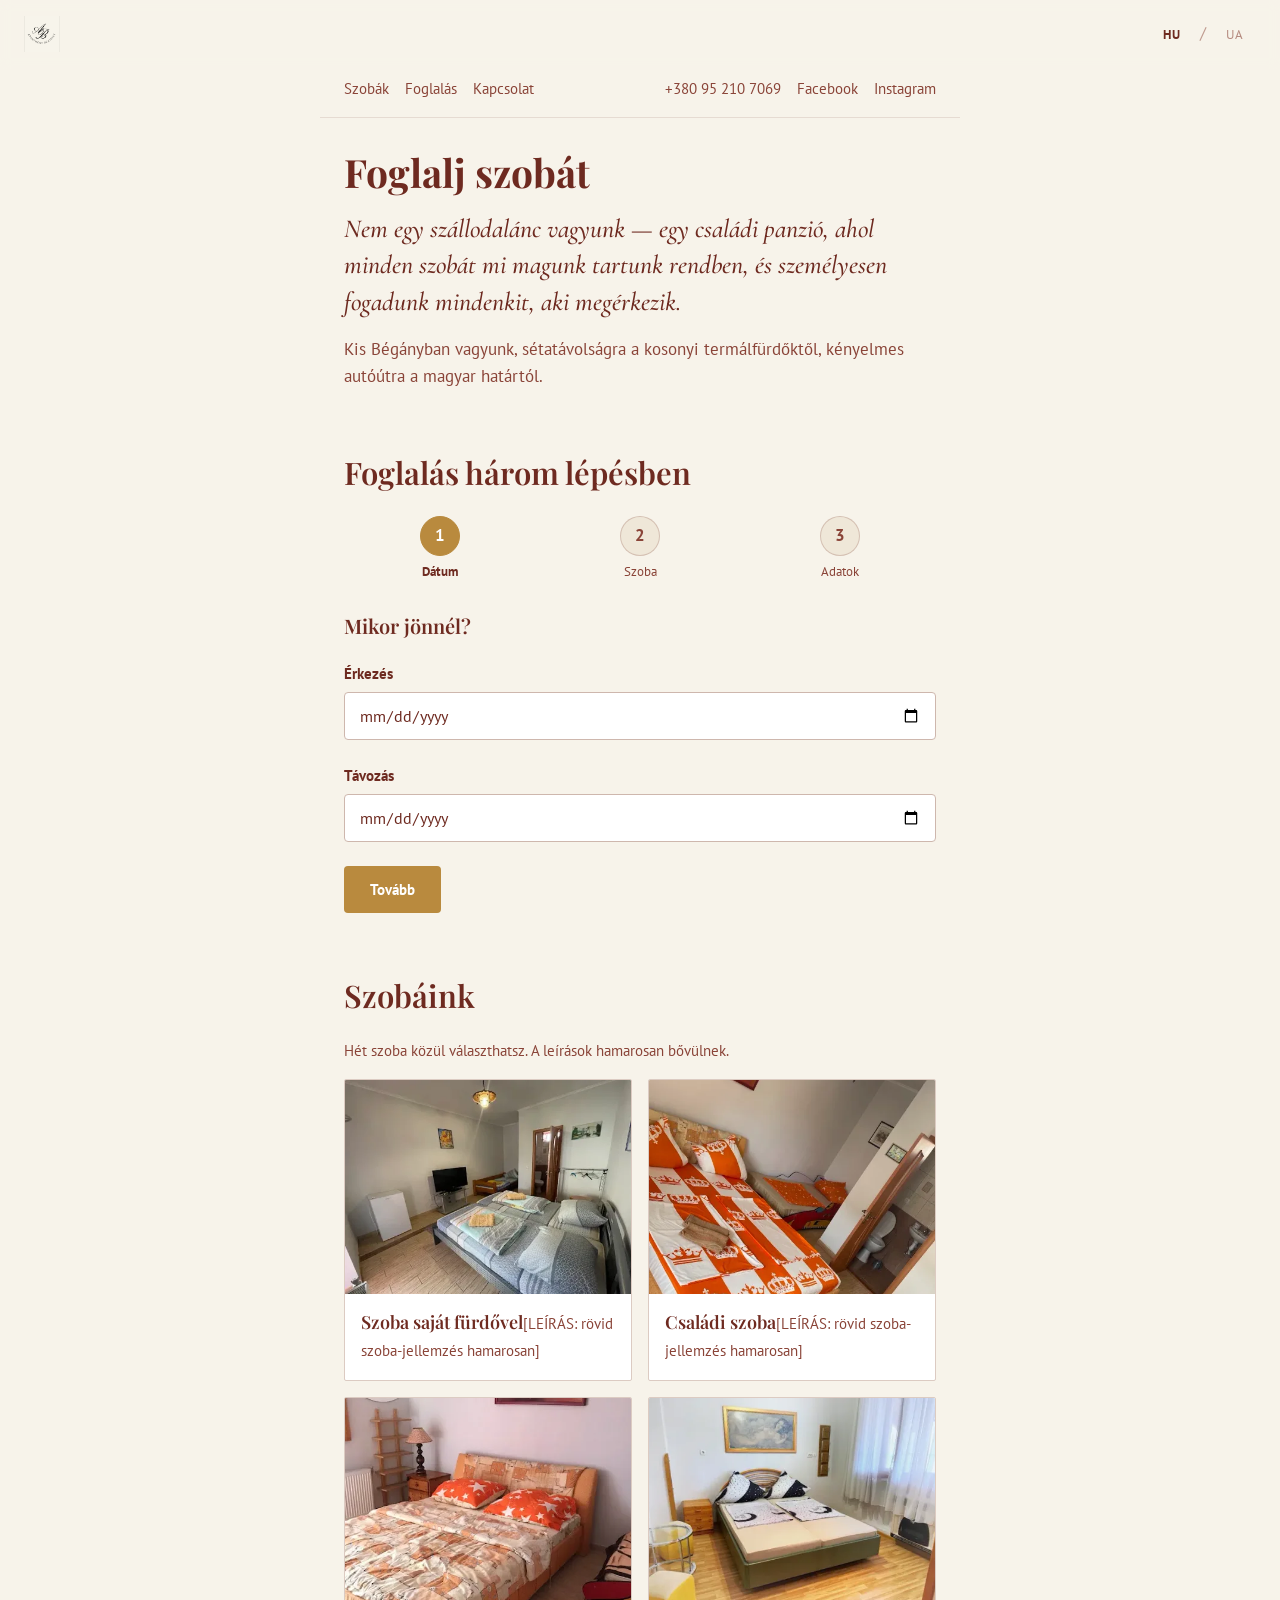
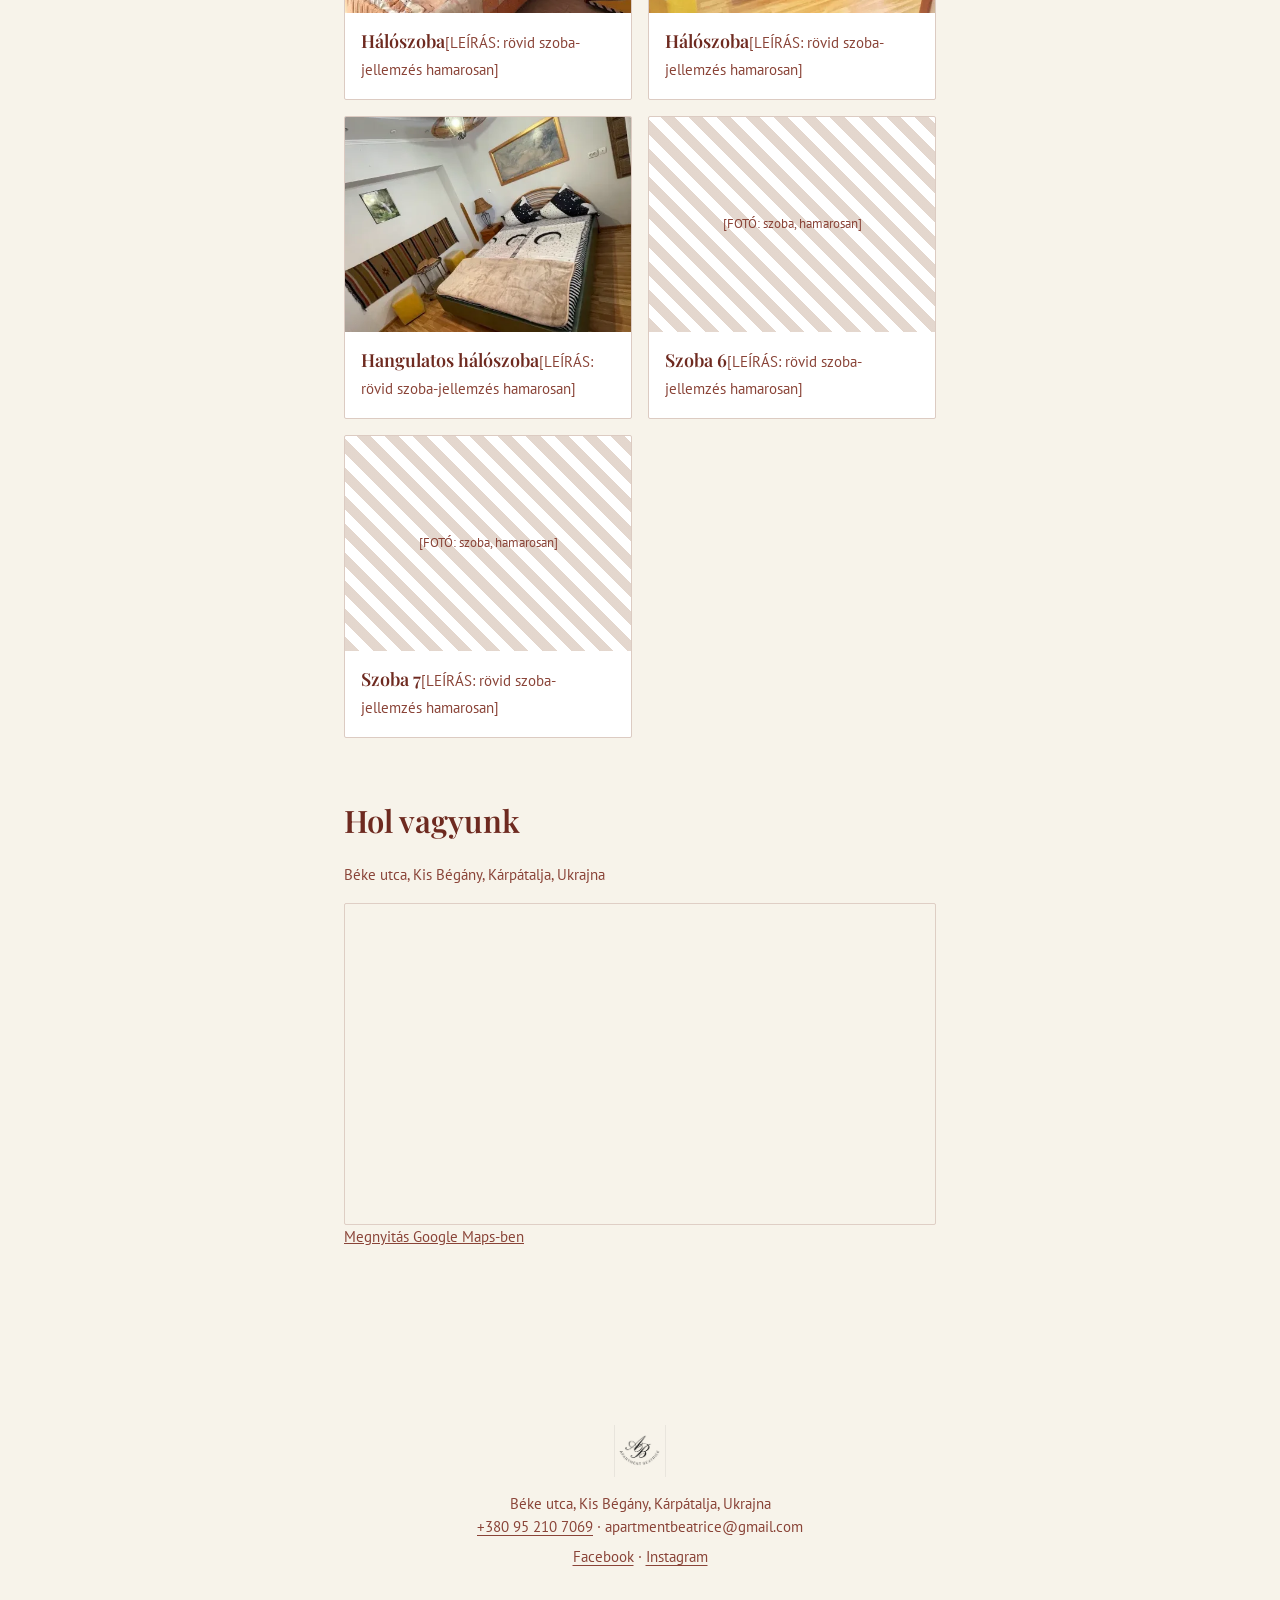
==== commit 478582c2: "foglalas: booking flow above showcase, fix step scroll-jump, correct map - Reorder /foglalas section" ====
--- a/foglalas/index.html
+++ b/foglalas/index.html
@@ -48,14 +48,9 @@
       <p class="bk-intro__springs" data-i18n="introSprings"></p>
     </section>
 
-    <!-- ===== ROOM SHOWCASE — all 7 rooms (content, not availability) ===== -->
-    <section class="bk-showcase" id="szobak" aria-labelledby="szobakh">
-      <h2 id="szobakh" class="bk-section__title" data-i18n="showcaseTitle">Szobáink</h2>
-      <p class="bk-note" data-i18n="showcaseNote"></p>
-      <div class="bk-rooms" data-role="showcase"></div>
-    </section>
-
-    <!-- ===== BOOKING FLOW (3 steps — logic + step-indicator UX kept, re-skinned) ===== -->
+    <!-- ===== BOOKING FLOW (3 steps — logic + step-indicator UX kept, re-skinned) =====
+         Placed directly under the intro, ABOVE the room showcase: booking is the primary
+         conversion action (K2) and must not sit below the gallery. -->
     <section class="bk-flow" id="foglalas" aria-labelledby="flowh">
       <h2 id="flowh" class="bk-section__title" data-i18n="flowTitle">Foglalás három lépésben</h2>
 
@@ -131,6 +126,13 @@
       </div>
     </section>
 
+    <!-- ===== ROOM SHOWCASE — all 7 rooms (content, not availability) ===== -->
+    <section class="bk-showcase" id="szobak" aria-labelledby="szobakh">
+      <h2 id="szobakh" class="bk-section__title" data-i18n="showcaseTitle">Szobáink</h2>
+      <p class="bk-note" data-i18n="showcaseNote"></p>
+      <div class="bk-rooms" data-role="showcase"></div>
+    </section>
+
     <!-- ===== LOCATION / MAP ===== -->
     <section class="bk-map-sec" id="terkep" aria-labelledby="terkeph">
       <h2 id="terkeph" class="bk-section__title" data-i18n="mapTitle">Hol vagyunk</h2>
@@ -138,10 +140,11 @@
       <div class="bk-map">
         <iframe
           title="Apartment Beatrice — Google Maps"
-          src="https://www.google.com/maps?q=Apartment%20Beatrice%2C%20B%C3%A9ke%20utca%2C%20Kis%20B%C3%A9g%C3%A1ny%2C%20Zakarpattia%20Oblast%2C%20Ukraine&output=embed"
+          src="https://www.google.com/maps?q=48.2640138,22.5776255&z=17&output=embed"
           width="100%" height="320" style="border:0" loading="lazy"
           referrerpolicy="no-referrer-when-downgrade" allowfullscreen></iframe>
       </div>
+      <p class="bk-note"><a href="https://maps.app.goo.gl/P8cM2MqWVm71cQLFA" target="_blank" rel="noopener" data-i18n="mapOpen">Megnyitás Google Maps-ben</a></p>
     </section>
 
   </main>
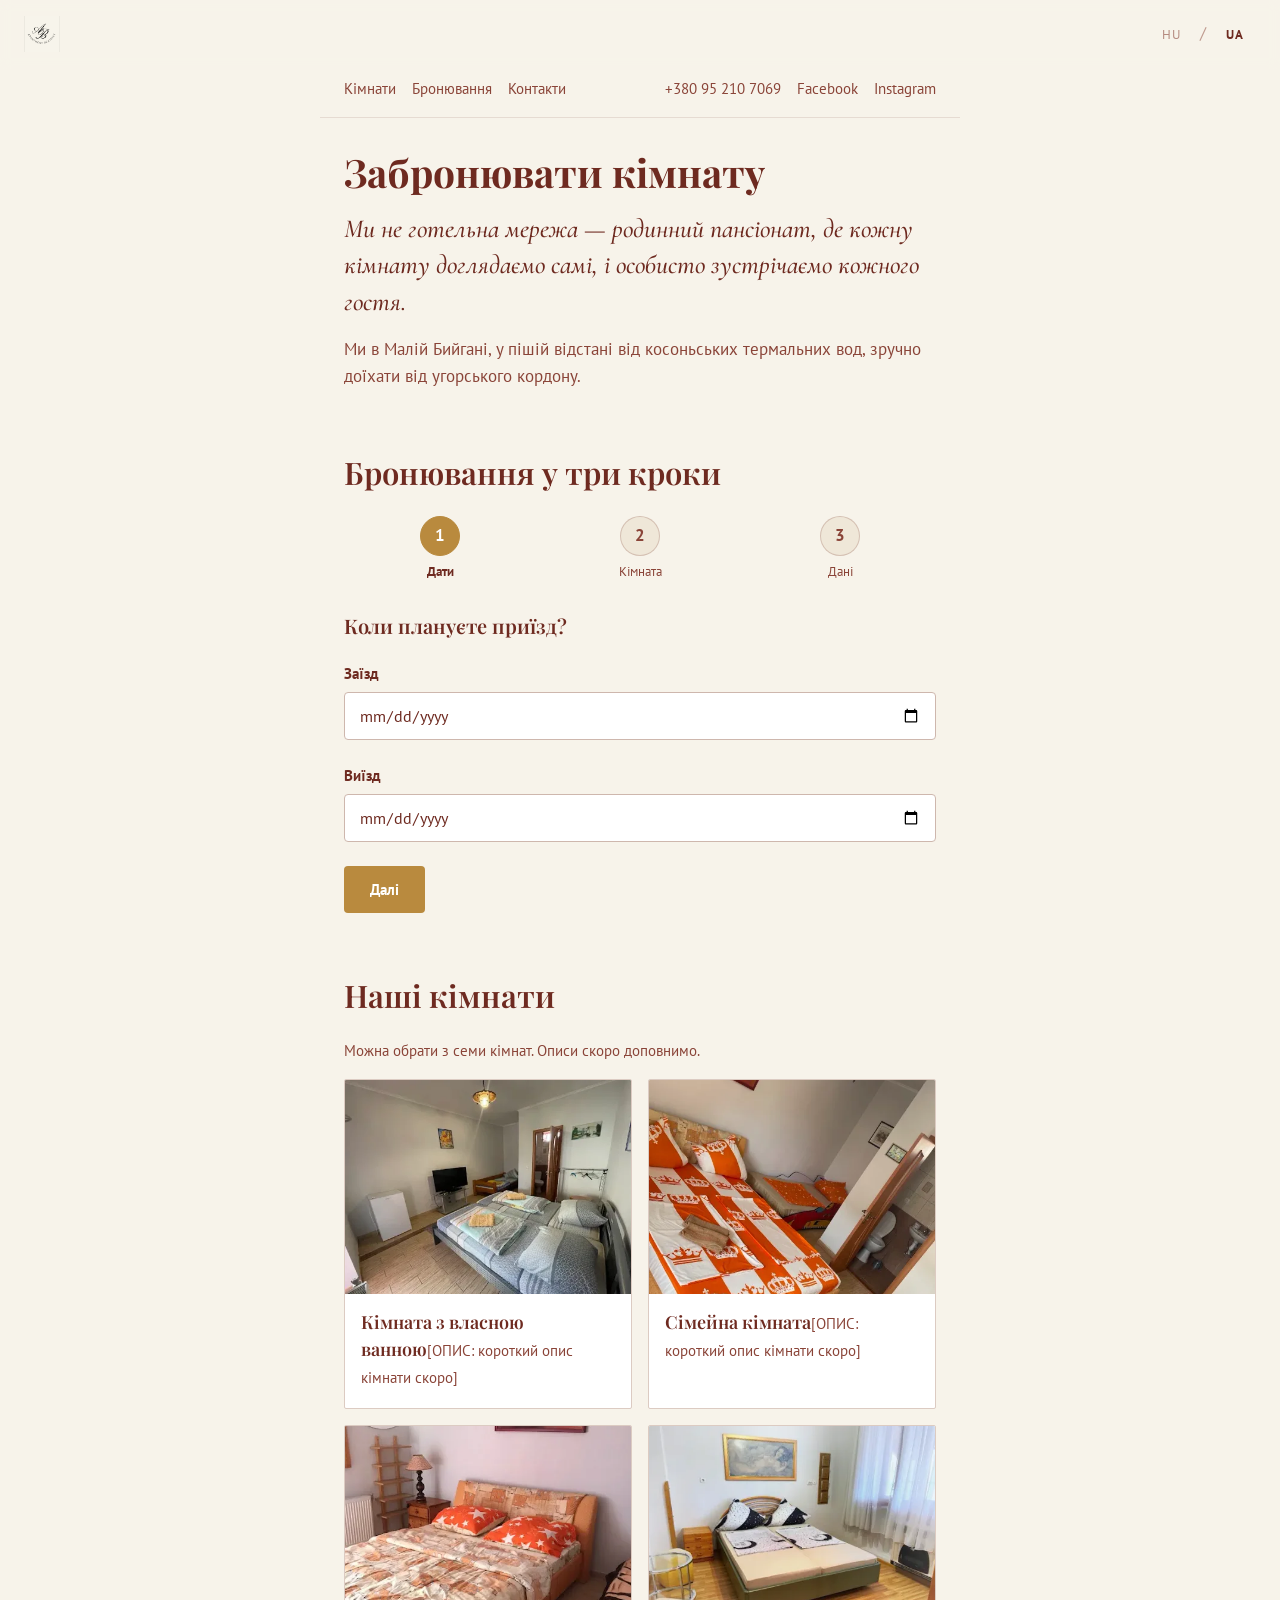
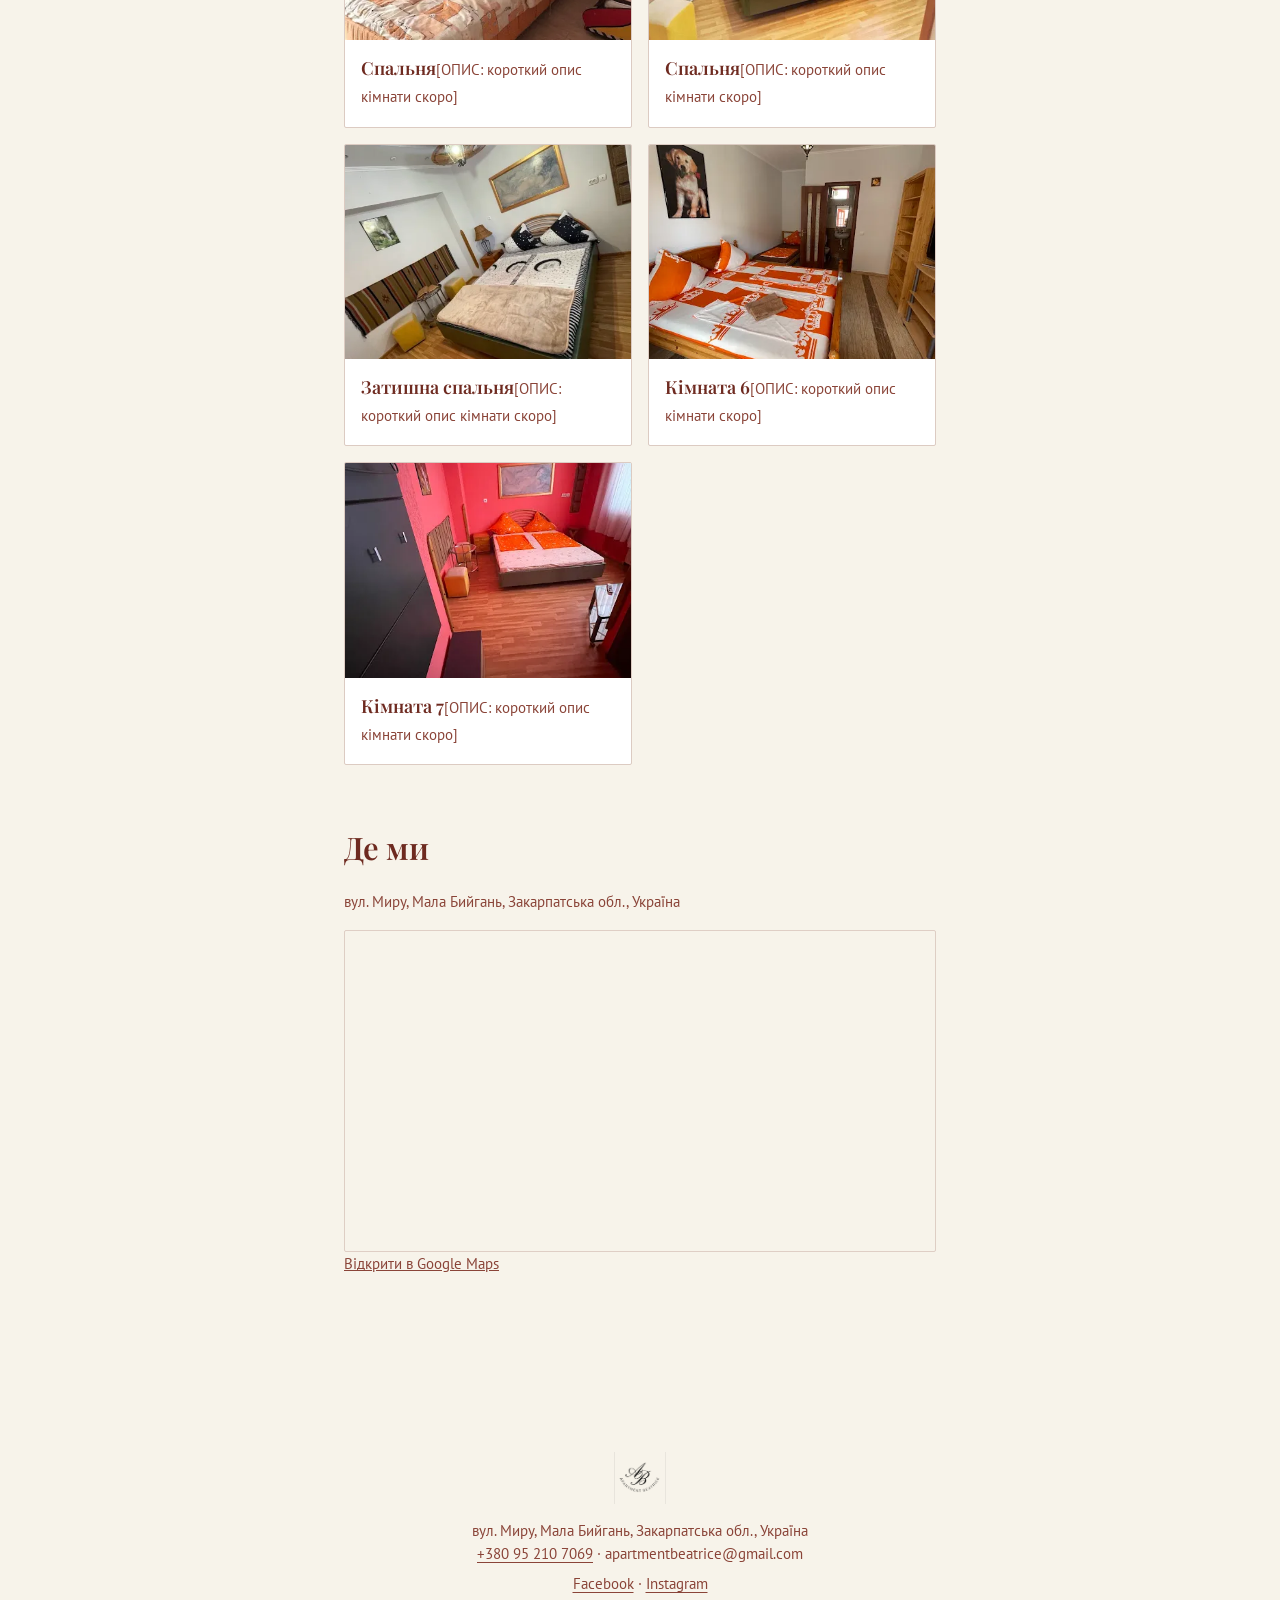
==== commit 8bd79054: "67 szoba javítások" ====
--- a/foglalas/index.html
+++ b/foglalas/index.html
@@ -1,5 +1,5 @@
 <!DOCTYPE html>
-<html lang="hu">
+<html lang="uk">
 <head>
   <meta charset="utf-8">
   <meta name="viewport" content="width=device-width, initial-scale=1">
